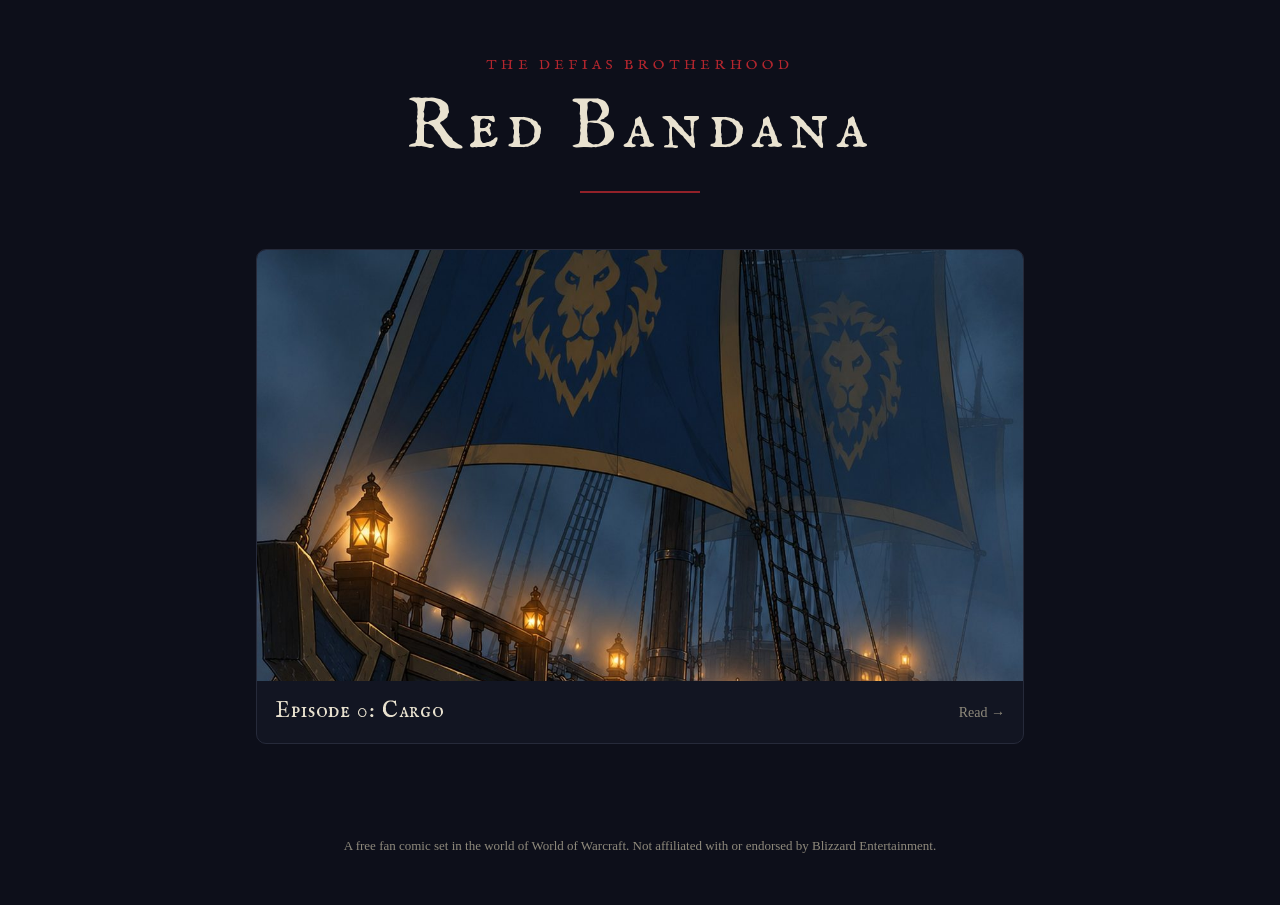
==== index.html @ 29ef411f "site build 2026-10-08 23:02:16" ====
<!doctype html>
<html lang="en"><head><meta charset="utf-8"><meta name="viewport" content="width=device-width, initial-scale=1, viewport-fit=cover"><meta name="theme-color" content="#0d0f1a"><title>Red Bandana</title><meta name="description" content="Red Bandana: a free World of Warcraft fan comic."><meta property="og:title" content="Red Bandana"><meta property="og:description" content="Red Bandana: a free World of Warcraft fan comic."><link rel="stylesheet" href="style.css"></head><body><header class="top wrap"><div class="kicker">The Defias Brotherhood</div><h1 class="brand">Red Bandana</h1><div class="rule"></div></header><main class="wrap"><ul class="eps"><li><a class="ep" href="cargo/"><img src="cargo/p002.jpg" alt=""><div class="t"><b>Episode 0: Cargo</b><span>Read &rarr;</span></div></a></li></ul></main><footer>A free fan comic set in the world of World of Warcraft. Not affiliated with or endorsed by Blizzard Entertainment.</footer></body></html>
---- style.css ----
:root { --bg: #0d0f1a; --ink: #e9e2d0; --dim: #8f8a7c; --red: #b3262e; --line: #262a3a; }
* { box-sizing: border-box; }
html, body { margin: 0; background: var(--bg); color: var(--ink); }
body { font-family: Georgia, 'Times New Roman', serif; -webkit-font-smoothing: antialiased; }
@font-face { font-family: 'Fell'; src: url('fonts/fell.ttf') format('truetype'); font-display: swap; }
a { color: inherit; }
.wrap { max-width: 800px; margin: 0 auto; padding: 0 16px; }
.brand { font-family: 'Fell', Georgia, serif; letter-spacing: .08em; }
header.top { padding: 56px 0 24px; text-align: center; }
header.top .kicker { color: var(--red); font-family: 'Fell', Georgia, serif; letter-spacing: .3em; font-size: 14px; text-transform: uppercase; }
header.top h1 { font-size: clamp(40px, 10vw, 72px); margin: 8px 0 0; font-weight: normal; }
header.top .rule { width: 120px; height: 2px; background: var(--red); margin: 18px auto 0; opacity: .8; }
.eps { list-style: none; padding: 0; margin: 32px 0 64px; }
.ep { display: block; text-decoration: none; border: 1px solid var(--line); border-radius: 10px; overflow: hidden; background: #121522; }
.ep img { display: block; width: 100%; aspect-ratio: 16 / 9; object-fit: cover; object-position: center 35%; }
.ep .t { padding: 16px 18px 18px; display: flex; justify-content: space-between; align-items: baseline; gap: 12px; }
.ep .t b { font-family: 'Fell', Georgia, serif; font-weight: normal; font-size: 22px; letter-spacing: .04em; }
.ep .t span { color: var(--dim); font-size: 14px; white-space: nowrap; }
.ep:hover { border-color: #3a3f55; }
footer { color: var(--dim); font-size: 13px; text-align: center; padding: 28px 16px 48px; line-height: 1.6; }
/* the reader */
.bar { position: fixed; top: 0; left: 0; height: 3px; width: 0; background: var(--red); z-index: 10; }
.rhead { position: sticky; top: 0; z-index: 5; background: rgba(13, 15, 26, .92); backdrop-filter: blur(6px);
         border-bottom: 1px solid var(--line); transition: transform .25s ease; }
.rhead.hide { transform: translateY(-100%); }
.rhead .wrap { display: flex; align-items: center; justify-content: space-between; height: 48px; }
.rhead a { text-decoration: none; color: var(--dim); font-size: 14px; }
.rhead .ttl { font-family: 'Fell', Georgia, serif; letter-spacing: .05em; font-size: 17px; overflow: hidden; text-overflow: ellipsis; white-space: nowrap; }
.strip { max-width: 800px; margin: 0 auto; }
.strip img { display: block; width: 100%; height: auto; background: var(--bg); }
.end { text-align: center; padding: 48px 16px 24px; }
.end .brand { font-size: 26px; }
.end a.btn { display: inline-block; margin-top: 18px; padding: 10px 18px; border: 1px solid var(--line); border-radius: 8px;
             text-decoration: none; color: var(--ink); }
.end a.btn:hover { border-color: #3a3f55; }
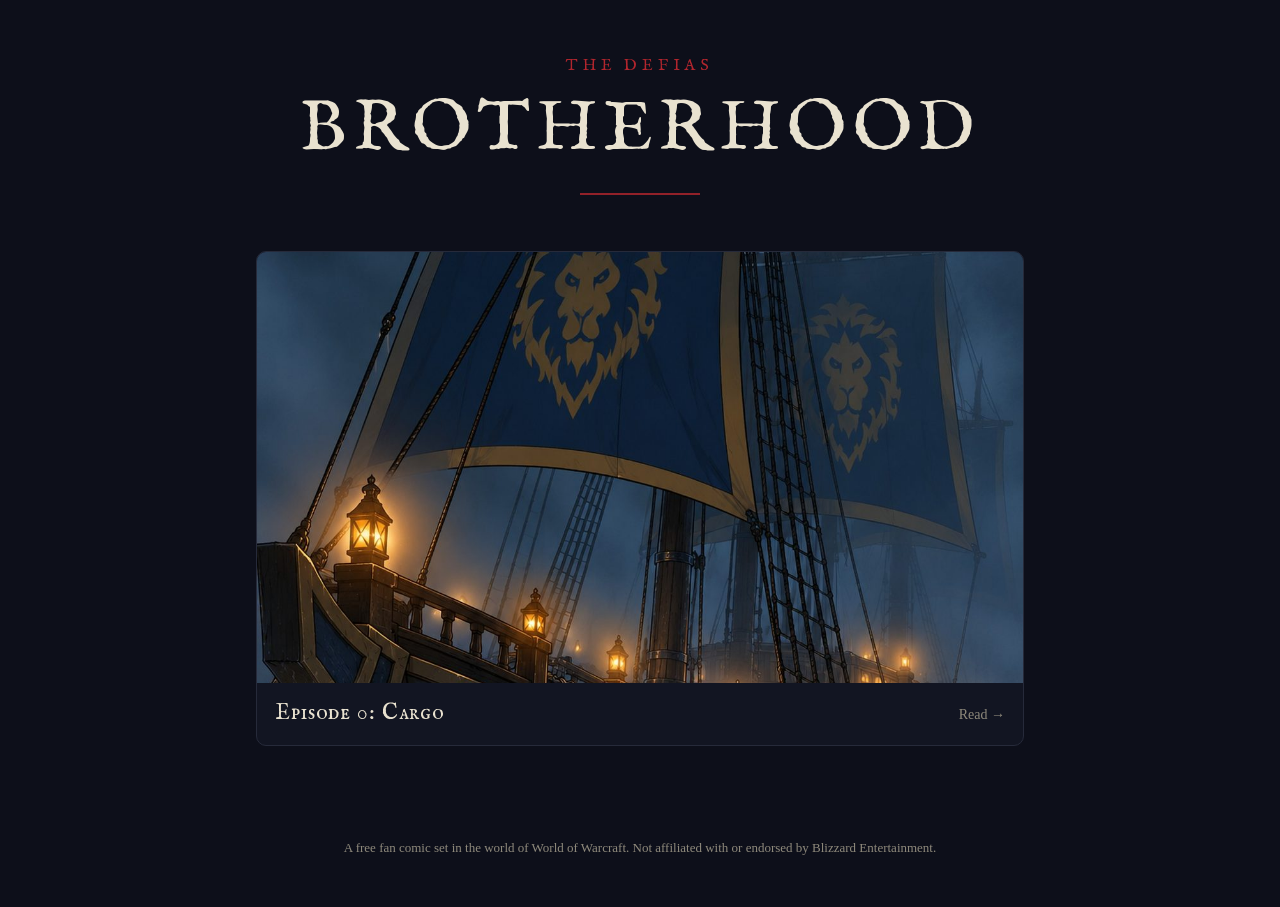
==== commit c76979d3: "site build 2026-10-08 23:23:02" ====
--- a/index.html
+++ b/index.html
@@ -1,2 +1,2 @@
 <!doctype html>
-<html lang="en"><head><meta charset="utf-8"><meta name="viewport" content="width=device-width, initial-scale=1, viewport-fit=cover"><meta name="theme-color" content="#0d0f1a"><title>Red Bandana</title><meta name="description" content="Red Bandana: a free World of Warcraft fan comic."><meta property="og:title" content="Red Bandana"><meta property="og:description" content="Red Bandana: a free World of Warcraft fan comic."><link rel="stylesheet" href="style.css"></head><body><header class="top wrap"><div class="kicker">The Defias Brotherhood</div><h1 class="brand">Red Bandana</h1><div class="rule"></div></header><main class="wrap"><ul class="eps"><li><a class="ep" href="cargo/"><img src="cargo/p002.jpg" alt=""><div class="t"><b>Episode 0: Cargo</b><span>Read &rarr;</span></div></a></li></ul></main><footer>A free fan comic set in the world of World of Warcraft. Not affiliated with or endorsed by Blizzard Entertainment.</footer></body></html>
+<html lang="en"><head><meta charset="utf-8"><meta name="viewport" content="width=device-width, initial-scale=1, viewport-fit=cover"><meta name="theme-color" content="#0d0f1a"><title>The Defias Brotherhood</title><meta name="description" content="The Defias Brotherhood: a free World of Warcraft fan comic."><meta property="og:title" content="The Defias Brotherhood"><meta property="og:description" content="The Defias Brotherhood: a free World of Warcraft fan comic."><link rel="stylesheet" href="style.css"></head><body><header class="top wrap"><div class="kicker">The Defias</div><h1 class="brand">Brotherhood</h1><div class="rule"></div></header><main class="wrap"><ul class="eps"><li><a class="ep" href="cargo/"><img src="cargo/p002.jpg" alt=""><div class="t"><b>Episode 0: Cargo</b><span>Read &rarr;</span></div></a></li></ul></main><footer>A free fan comic set in the world of World of Warcraft. Not affiliated with or endorsed by Blizzard Entertainment.</footer></body></html>
--- a/style.css
+++ b/style.css
@@ -8,7 +8,8 @@
 .wrap { max-width: 800px; margin: 0 auto; padding: 0 16px; }
 .brand { font-family: 'Fell', Georgia, serif; letter-spacing: .08em; }
 header.top { padding: 56px 0 24px; text-align: center; }
-header.top .kicker { color: var(--red); font-family: 'Fell', Georgia, serif; letter-spacing: .3em; font-size: 14px; text-transform: uppercase; }
+header.top .kicker { color: var(--red); font-family: 'Fell', Georgia, serif; letter-spacing: .3em; font-size: 16px; text-transform: uppercase; }
+header.top h1 { text-transform: uppercase; }
 header.top h1 { font-size: clamp(40px, 10vw, 72px); margin: 8px 0 0; font-weight: normal; }
 header.top .rule { width: 120px; height: 2px; background: var(--red); margin: 18px auto 0; opacity: .8; }
 .eps { list-style: none; padding: 0; margin: 32px 0 64px; }
@@ -25,7 +26,7 @@
          border-bottom: 1px solid var(--line); transition: transform .25s ease; }
 .rhead.hide { transform: translateY(-100%); }
 .rhead .wrap { display: flex; align-items: center; justify-content: space-between; height: 48px; }
-.rhead a { text-decoration: none; color: var(--dim); font-size: 14px; }
+.rhead a { text-decoration: none; color: var(--dim); font-size: 14px; white-space: nowrap; overflow: hidden; text-overflow: ellipsis; max-width: 45%; }
 .rhead .ttl { font-family: 'Fell', Georgia, serif; letter-spacing: .05em; font-size: 17px; overflow: hidden; text-overflow: ellipsis; white-space: nowrap; }
 .strip { max-width: 800px; margin: 0 auto; }
 .strip img { display: block; width: 100%; height: auto; background: var(--bg); }
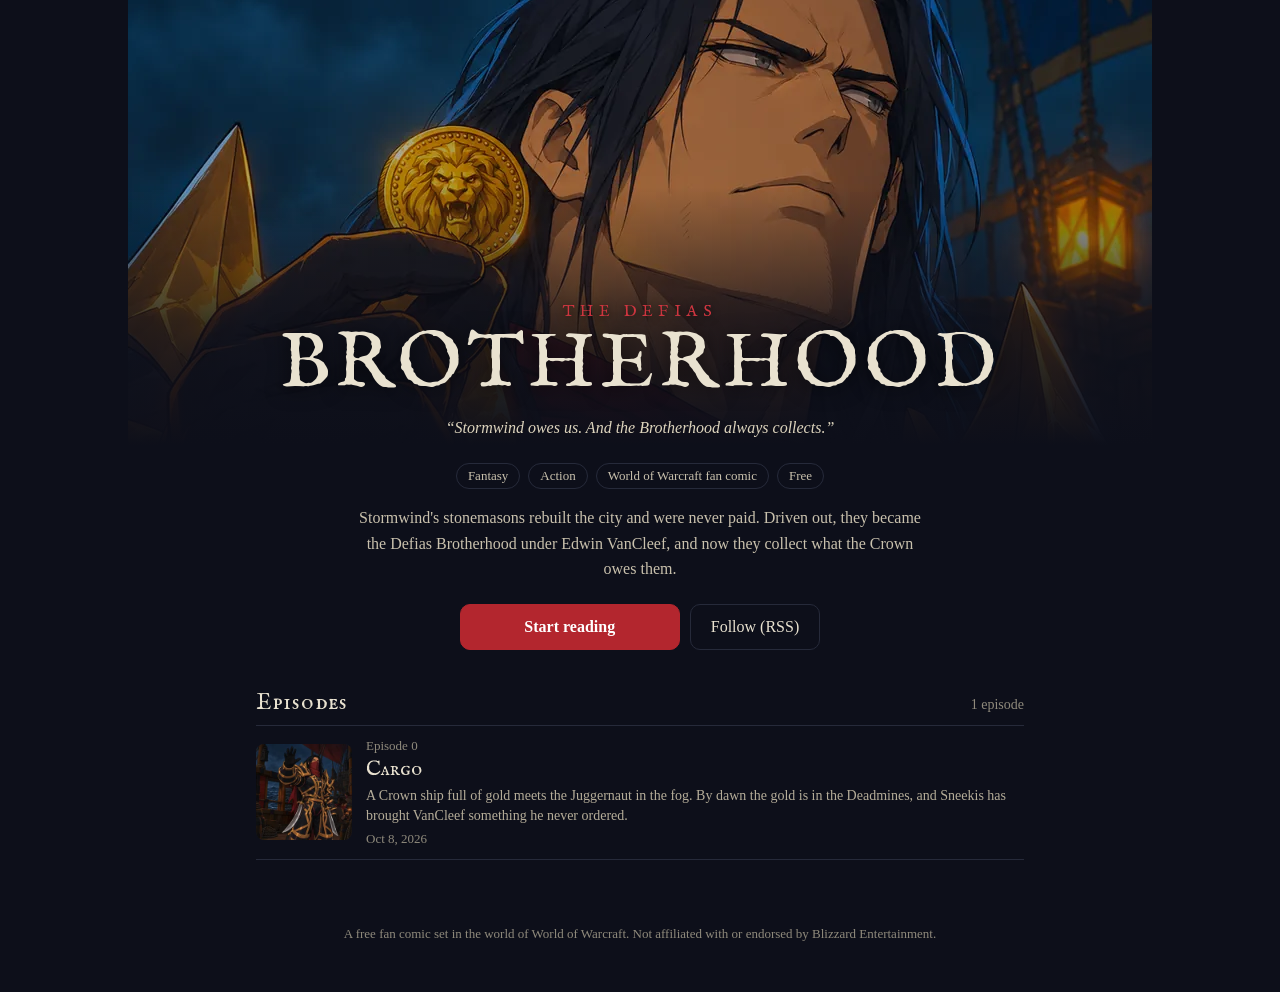
==== commit f1672259: "site build 2026-11-03 14:02:22 Co-Authored-By: Claude Opus 5.5 (1M context) <noreply@anthropic.com>" ====
--- a/index.html
+++ b/index.html
@@ -1,2 +1,17 @@
 <!doctype html>
-<html lang="en"><head><meta charset="utf-8"><meta name="viewport" content="width=device-width, initial-scale=1, viewport-fit=cover"><meta name="theme-color" content="#0d0f1a"><title>The Defias Brotherhood</title><meta name="description" content="The Defias Brotherhood: a free World of Warcraft fan comic."><meta property="og:title" content="The Defias Brotherhood"><meta property="og:description" content="The Defias Brotherhood: a free World of Warcraft fan comic."><link rel="stylesheet" href="style.css"></head><body><header class="top wrap"><div class="kicker">The Defias</div><h1 class="brand">Brotherhood</h1><div class="rule"></div></header><main class="wrap"><ul class="eps"><li><a class="ep" href="cargo/"><img src="cargo/p002.jpg" alt=""><div class="t"><b>Episode 0: Cargo</b><span>Read &rarr;</span></div></a></li></ul></main><footer>A free fan comic set in the world of World of Warcraft. Not affiliated with or endorsed by Blizzard Entertainment.</footer></body></html>
+<html lang="en" class="nojs"><head><meta charset="utf-8"><meta name="viewport" content="width=device-width, initial-scale=1, viewport-fit=cover"><script>document.documentElement.className='js'</script><title>The Defias Brotherhood</title><meta name="description" content="The Defias Brotherhood: Stormwind&#x27;s stonemasons rebuilt the city and were never paid. Driven out, they became the Defias Brotherhood under Edwin VanCleef, and now they collect what the Crown owes them."><meta name="theme-color" content="#0d0f1a"><meta name="color-scheme" content="dark"><meta property="og:site_name" content="The Defias Brotherhood"><meta property="og:title" content="The Defias Brotherhood"><meta property="og:description" content="The Defias Brotherhood: Stormwind&#x27;s stonemasons rebuilt the city and were never paid. Driven out, they became the Defias Brotherhood under Edwin VanCleef, and now they collect what the Crown owes them."><meta property="og:type" content="website"><link rel="canonical" href="https://gemfroot.github.io/defias-brotherhood/"><meta property="og:url" content="https://gemfroot.github.io/defias-brotherhood/"><meta property="og:image" content="https://gemfroot.github.io/defias-brotherhood/card.jpg"><meta property="og:image:width" content="1200"><meta property="og:image:height" content="630"><meta property="og:image:alt" content="Edwin VanCleef holds up a gold coin stamped with Stormwind&#x27;s lion."><meta name="twitter:card" content="summary_large_image"><meta name="twitter:image" content="https://gemfroot.github.io/defias-brotherhood/card.jpg"><meta name="twitter:title" content="The Defias Brotherhood"><meta name="twitter:description" content="The Defias Brotherhood: Stormwind&#x27;s stonemasons rebuilt the city and were never paid. Driven out, they became the Defias Brotherhood under Edwin VanCleef, and now they collect what the Crown owes them."><link rel="icon" type="image/png" sizes="32x32" href="favicon-32.png"><link rel="icon" type="image/png" sizes="192x192" href="icon-192.png"><link rel="apple-touch-icon" href="apple-touch-icon.png"><link rel="alternate" type="application/atom+xml" title="The Defias Brotherhood" href="feed.xml"><link rel="stylesheet" href="style.css"><script type="application/ld+json">{"@context": "https://schema.org", "@type": "ComicSeries", "name": "The Defias Brotherhood", "url": "https://gemfroot.github.io/defias-brotherhood/", "description": "Stormwind's stonemasons rebuilt the city and were never paid. Driven out, they became the Defias Brotherhood under Edwin VanCleef, and now they collect what the Crown owes them.", "genre": ["Fantasy", "Action"], "inLanguage": "en", "isAccessibleForFree": true, "image": "https://gemfroot.github.io/defias-brotherhood/card.jpg", "hasPart": [{"@type": "ComicIssue", "name": "Cargo", "issueNumber": "0", "url": "https://gemfroot.github.io/defias-brotherhood/cargo/", "datePublished": "2026-10-08"}]}</script></head><body><header class="hero"><picture><source type="image/webp" srcset="keyart.webp"><img src="keyart.jpg" width="1024" height="1024" alt="Edwin VanCleef holds up a gold coin stamped with Stormwind&#x27;s lion." fetchpriority="high"></picture><div class="t"><h1><span class="k">The Defias</span><span class="b brand">Brotherhood</span></h1><p class="hook">“Stormwind owes us. And the Brotherhood always collects.”</p></div></header><main class="wrap"><ul class="chips"><li>Fantasy</li><li>Action</li><li>World of Warcraft fan comic</li><li>Free</li></ul><p class="about">Stormwind&#x27;s stonemasons rebuilt the city and were never paid. Driven out, they became the Defias Brotherhood under Edwin VanCleef, and now they collect what the Crown owes them.</p><div class="cta"><a class="btn primary" id="go" href="cargo/">Start reading</a><a class="btn" href="feed.xml">Follow (RSS)</a></div><h2 class="eph" id="episodes">Episodes <span>1 episode</span></h2><ul class="eps"><li><a href="cargo/" data-ep="cargo" data-title="Episode 0: Cargo"><picture><source type="image/webp" srcset="cargo/thumb.webp"><img src="cargo/thumb.jpg" width="240" height="240" alt="" loading="lazy" decoding="async"></picture><div class="m"><div class="no">Episode 0<span class="badge st" hidden></span></div><div class="nm">Cargo</div><div class="bl">A Crown ship full of gold meets the Juggernaut in the fog. By dawn the gold is in the Deadmines, and Sneekis has brought VanCleef something he never ordered.</div><div class="dt">Oct 8, 2026</div></div></a></li></ul></main><footer>A free fan comic set in the world of World of Warcraft. Not affiliated with or endorsed by Blizzard Entertainment.</footer><script>
+(function () {
+  var d = document, rows = [].slice.call(d.querySelectorAll('.eps a[data-ep]')), go = d.getElementById('go'), pick = null;
+  function get(k) { try { return JSON.parse(localStorage.getItem('db:' + k) || 'null'); } catch (e) { return null; } }
+  rows.forEach(function (a) {
+    var s = get(a.getAttribute('data-ep')), st = a.querySelector('.badge.st');
+    if (s && (s.done || s.p > 0)) { st.textContent = s.done ? 'Read' : s.p + '%'; st.hidden = false; }
+    if (!pick && !(s && s.done)) pick = [a, s];
+  });
+  if (!go || !rows.length) return;
+  if (!pick) { go.textContent = 'Read again from the start'; return; }
+  var a = pick[0], s = pick[1], t = a.getAttribute('data-title');
+  if (s && s.p > 0) { go.href = a.getAttribute('href') + '#continue'; go.textContent = 'Continue ' + t + ' (' + s.p + '%)'; }
+  else if (a !== rows[0]) { go.href = a.getAttribute('href'); go.textContent = 'Read ' + t; }
+})();
+</script></body></html>
--- a/style.css
+++ b/style.css
@@ -1,37 +1,96 @@
 
-:root { --bg: #0d0f1a; --ink: #e9e2d0; --dim: #8f8a7c; --red: #b3262e; --line: #262a3a; }
+:root { --bg: #0d0f1a; --bg2: #141827; --ink: #e9e2d0; --dim: #8f8a7c; --soft: #c9c1ad; --red: #b3262e; --red2: #cf3640;
+        --line: #262a3a; --barbg: rgba(13, 15, 26, .94); }
 * { box-sizing: border-box; }
 html, body { margin: 0; background: var(--bg); color: var(--ink); }
-body { font-family: Georgia, 'Times New Roman', serif; -webkit-font-smoothing: antialiased; }
-@font-face { font-family: 'Fell'; src: url('fonts/fell.ttf') format('truetype'); font-display: swap; }
+body { font-family: Georgia, 'Times New Roman', serif; -webkit-font-smoothing: antialiased; -webkit-tap-highlight-color: transparent; }
+@font-face { font-family: 'Fell'; src: url('fonts/fell.ttf') format('truetype'); font-display: swap;
+             unicode-range: U+0000-002F, U+003A-FFFF; }   /* no digits: Fell's 0 reads as an o */
 a { color: inherit; }
 .wrap { max-width: 800px; margin: 0 auto; padding: 0 16px; }
-.brand { font-family: 'Fell', Georgia, serif; letter-spacing: .08em; }
-header.top { padding: 56px 0 24px; text-align: center; }
-header.top .kicker { color: var(--red); font-family: 'Fell', Georgia, serif; letter-spacing: .3em; font-size: 16px; text-transform: uppercase; }
-header.top h1 { text-transform: uppercase; }
-header.top h1 { font-size: clamp(40px, 10vw, 72px); margin: 8px 0 0; font-weight: normal; }
-header.top .rule { width: 120px; height: 2px; background: var(--red); margin: 18px auto 0; opacity: .8; }
-.eps { list-style: none; padding: 0; margin: 32px 0 64px; }
-.ep { display: block; text-decoration: none; border: 1px solid var(--line); border-radius: 10px; overflow: hidden; background: #121522; }
-.ep img { display: block; width: 100%; aspect-ratio: 16 / 9; object-fit: cover; object-position: center 35%; }
-.ep .t { padding: 16px 18px 18px; display: flex; justify-content: space-between; align-items: baseline; gap: 12px; }
-.ep .t b { font-family: 'Fell', Georgia, serif; font-weight: normal; font-size: 22px; letter-spacing: .04em; }
-.ep .t span { color: var(--dim); font-size: 14px; white-space: nowrap; }
-.ep:hover { border-color: #3a3f55; }
+.brand { font-family: 'Fell', 'Times New Roman', Times, 'Noto Serif', serif; font-weight: normal; letter-spacing: .06em; }
+.nojs .js-only { visibility: hidden; }
+.btn { display: inline-flex; align-items: center; justify-content: center; gap: 8px; min-height: 46px; padding: 10px 20px;
+       border-radius: 10px; border: 1px solid var(--line); background: transparent; color: var(--ink); font: inherit;
+       font-size: 16px; text-decoration: none; cursor: pointer; }
+.btn:hover { border-color: #3d4360; }
+.btn.primary { background: var(--red); border-color: var(--red); color: #fff; font-weight: bold; min-width: 220px; }
+.btn.primary:hover { background: var(--red2); border-color: var(--red2); }
+.cta { display: flex; flex-wrap: wrap; gap: 10px; justify-content: center; margin: 22px 0 6px; }
 footer { color: var(--dim); font-size: 13px; text-align: center; padding: 28px 16px 48px; line-height: 1.6; }
+footer a { color: var(--dim); }
+/* the series page */
+.hero { position: relative; max-width: 1024px; margin: 0 auto; }
+.hero img { display: block; width: 100%; height: auto; aspect-ratio: 1 / 1; max-height: 74vh; object-fit: cover; object-position: 50% 36%; }
+.hero::after { content: ''; position: absolute; inset: 0; pointer-events: none;
+               background: linear-gradient(to bottom, rgba(13, 15, 26, 0) 42%, rgba(13, 15, 26, .7) 72%, var(--bg) 100%); }
+.hero .t { position: absolute; left: 0; right: 0; bottom: 0; z-index: 1; padding: 0 16px 6px; text-align: center; }
+.hero h1 { margin: 0; font-weight: normal; line-height: 1; }
+.hero h1 .k { display: block; color: var(--red2); font-family: 'Fell', 'Times New Roman', Times, 'Noto Serif', serif; font-size: 16px; letter-spacing: .34em;
+              text-transform: uppercase; text-shadow: 0 1px 8px rgba(0, 0, 0, .8); }
+.hero h1 .b { display: block; margin-top: 6px; font-size: clamp(26px, 8.6vw, 78px); text-transform: uppercase; white-space: nowrap;
+              text-shadow: 0 2px 20px rgba(0, 0, 0, .7); }
+.hook { margin: 12px auto 0; max-width: 32em; color: #ddd4bd; font-style: italic; font-size: 16px; line-height: 1.45; }
+@media (min-width: 760px) { .hero img { aspect-ratio: 2.3 / 1; max-height: none; } }
+.chips { display: flex; flex-wrap: wrap; gap: 8px; justify-content: center; margin: 18px 0 0; padding: 0; list-style: none; }
+.chips li { border: 1px solid var(--line); border-radius: 999px; padding: 4px 11px; color: var(--soft); font-size: 13px; }
+.about { margin: 16px auto 0; max-width: 36em; color: var(--soft); font-size: 16px; line-height: 1.6; text-align: center; }
+.eph { display: flex; justify-content: space-between; align-items: baseline; margin: 38px 0 8px; font-family: 'Fell', 'Times New Roman', Times, 'Noto Serif', serif;
+       font-weight: normal; font-size: 23px; letter-spacing: .04em; }
+.eph span { font-family: Georgia, serif; color: var(--dim); font-size: 14px; letter-spacing: 0; }
+.eps { list-style: none; margin: 0 0 36px; padding: 0; border-top: 1px solid var(--line); }
+.eps a { display: flex; gap: 14px; align-items: center; padding: 12px 0; border-bottom: 1px solid var(--line); text-decoration: none; }
+.eps a:hover .nm { color: #fff; }
+.eps picture, .eps img { display: block; flex: none; width: 96px; height: 96px; border-radius: 8px; object-fit: cover; background: var(--bg2); }
+.eps .m { flex: 1; min-width: 0; }
+.eps .no { color: var(--dim); font-size: 13px; }
+.eps .nm { margin: 2px 0 3px; font-family: 'Fell', 'Times New Roman', Times, 'Noto Serif', serif; font-size: 21px; }
+.eps .bl { color: #b5ad99; font-size: 14px; line-height: 1.45; display: -webkit-box; -webkit-line-clamp: 2; -webkit-box-orient: vertical; overflow: hidden; }
+.eps .dt { margin-top: 4px; color: var(--dim); font-size: 13px; }
+.badge { display: inline-block; margin-left: 6px; padding: 1px 6px; border-radius: 4px; background: var(--red); color: #fff;
+         font-size: 11px; letter-spacing: .06em; vertical-align: 1px; }
+.badge.st { background: #2b3146; color: #d5ceba; }
+.badge[hidden] { display: none; }
 /* the reader */
-.bar { position: fixed; top: 0; left: 0; height: 3px; width: 0; background: var(--red); z-index: 10; }
-.rhead { position: sticky; top: 0; z-index: 5; background: rgba(13, 15, 26, .92); backdrop-filter: blur(6px);
-         border-bottom: 1px solid var(--line); transition: transform .25s ease; }
-.rhead.hide { transform: translateY(-100%); }
-.rhead .wrap { display: flex; align-items: center; justify-content: space-between; height: 48px; }
-.rhead a { text-decoration: none; color: var(--dim); font-size: 14px; white-space: nowrap; overflow: hidden; text-overflow: ellipsis; max-width: 45%; }
-.rhead .ttl { font-family: 'Fell', Georgia, serif; letter-spacing: .05em; font-size: 17px; overflow: hidden; text-overflow: ellipsis; white-space: nowrap; }
+.bar { position: fixed; top: 0; left: 0; z-index: 20; width: 0; height: 3px; background: var(--red); }
+.rtop, .rbot { z-index: 10; background: var(--barbg); -webkit-backdrop-filter: blur(6px); backdrop-filter: blur(6px); }
+.rtop { border-bottom: 1px solid var(--line); }
+.rbot { border-top: 1px solid var(--line); }
+.rtop .in, .rbot .in { display: flex; align-items: center; gap: 4px; max-width: 800px; height: 52px; margin: 0 auto; padding: 0 4px; }
+.rbot .in { justify-content: space-between; }
+.ttl { flex: 1; min-width: 0; text-align: center; line-height: 1.15; }
+.ttl small { display: block; color: var(--dim); font-size: 12px; white-space: nowrap; overflow: hidden; text-overflow: ellipsis; }
+.ttl b { display: block; font-family: 'Fell', 'Times New Roman', Times, 'Noto Serif', serif; font-weight: normal; font-size: 17px; letter-spacing: .04em;
+         white-space: nowrap; overflow: hidden; text-overflow: ellipsis; }
+.ib { display: inline-flex; flex: none; align-items: center; justify-content: center; width: 44px; height: 44px; padding: 0;
+      border: 0; border-radius: 8px; background: none; color: var(--ink); font: inherit; text-decoration: none; cursor: pointer; }
+.ib svg { width: 22px; height: 22px; }
+.nav { display: inline-flex; align-items: center; gap: 4px; height: 44px; padding: 0 12px; border-radius: 8px; color: var(--ink);
+       font-size: 15px; text-decoration: none; }
+.nav[aria-disabled=true] { opacity: .3; }
+.nav svg { width: 18px; height: 18px; }
+.js .rtop, .js .rbot { position: fixed; left: 0; right: 0; transition: transform .22s ease; }
+.js .rtop { top: 0; }
+.js .rbot { bottom: 0; padding-bottom: env(safe-area-inset-bottom); }
+.js body.hide .rtop { transform: translateY(-110%); }
+.js body.hide .rbot { transform: translateY(110%); }
+.js .strip { padding-top: 53px; }
+.js .reader footer { padding-bottom: 96px; }
 .strip { max-width: 800px; margin: 0 auto; }
-.strip img { display: block; width: 100%; height: auto; background: var(--bg); }
-.end { text-align: center; padding: 48px 16px 24px; }
-.end .brand { font-size: 26px; }
-.end a.btn { display: inline-block; margin-top: 18px; padding: 10px 18px; border: 1px solid var(--line); border-radius: 8px;
-             text-decoration: none; color: var(--ink); }
-.end a.btn:hover { border-color: #3a3f55; }
+.strip picture, .strip img { display: block; width: 100%; height: auto; }
+.strip img { background: var(--bg); }
+.end { padding: 40px 16px 8px; text-align: center; }
+.end .fin { font-family: 'Fell', 'Times New Roman', Times, 'Noto Serif', serif; font-size: 25px; letter-spacing: .04em; }
+.next { display: flex; gap: 14px; align-items: center; max-width: 520px; margin: 22px auto 0; padding: 12px; border: 1px solid var(--line);
+        border-radius: 12px; background: var(--bg2); text-align: left; text-decoration: none; }
+.next img { display: block; flex: none; width: 84px; height: 84px; border-radius: 8px; object-fit: cover; }
+.next small { display: block; color: var(--dim); font-size: 13px; }
+.next b { display: block; margin-top: 2px; font-family: 'Fell', 'Times New Roman', Times, 'Noto Serif', serif; font-weight: normal; font-size: 20px; }
+.uptodate { max-width: 30em; margin: 14px auto 0; color: var(--soft); line-height: 1.5; }
+.follow { margin: 18px 0 0; font-size: 14px; color: var(--dim); }
+.toast { position: fixed; left: 50%; bottom: 76px; z-index: 30; display: flex; align-items: center; gap: 6px; width: max-content;
+         max-width: calc(100% - 32px); padding: 8px 8px 8px 16px; border: 1px solid #353b55; border-radius: 12px; background: #1a1e2f;
+         box-shadow: 0 10px 30px rgba(0, 0, 0, .5); transform: translateX(-50%); font-size: 15px; }
+.toast[hidden] { display: none; }
+.toast .btn { min-height: 38px; padding: 6px 14px; font-size: 15px; }
+.toast .btn.primary { min-width: 0; }
